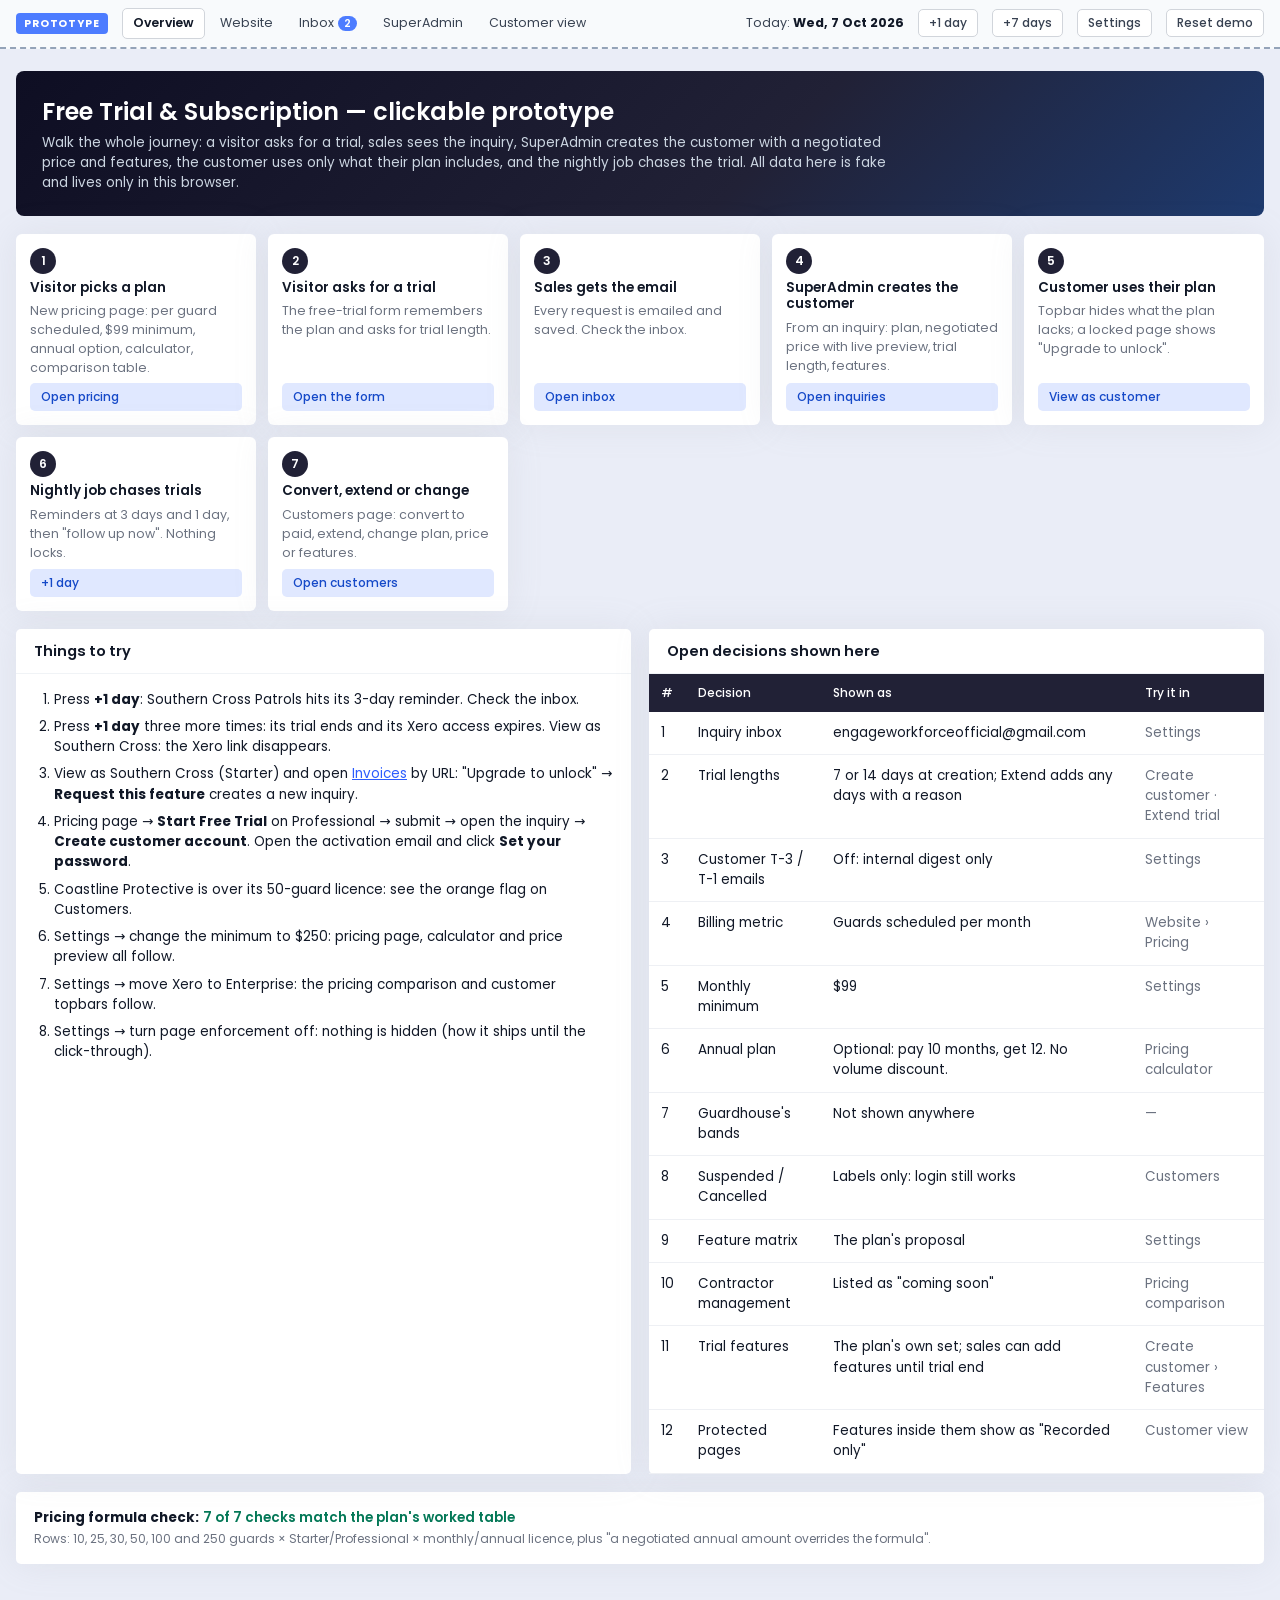
==== index.html @ 71d6163d "Add clickable subscription and trial prototype Static pricing page, trial request form, SuperAdmin i" ====
<!doctype html>
<html lang="en">
<head>
<meta charset="utf-8">
<meta name="viewport" content="width=device-width, initial-scale=1">
<title>Subscription Prototype — Engage WorkForce</title>
<link rel="preconnect" href="https://fonts.googleapis.com">
<link rel="preconnect" href="https://fonts.gstatic.com" crossorigin>
<link href="https://fonts.googleapis.com/css2?family=Poppins:wght@400;500;600;700&family=Outfit:wght@500;600;700&display=swap" rel="stylesheet">
<link rel="stylesheet" href="styles.css?v=2">
</head>
<body>
<header id="proto-bar"></header>
<main id="view"></main>
<div id="drawer-root"></div>
<div id="modal-root"></div>
<div id="toast-root" class="toasts" aria-live="polite"></div>
<script src="app.js?v=2"></script>
</body>
</html>
---- styles.css ----
/* Engage WorkForce — Subscription prototype styles.
   App screens copy the EmployX house look (navy header, white .box cards, Poppins, dark-navy table heads).
   No gold anywhere: warnings use orange. */
:root {
    --chrome: #0E0E23; --chrome-2: #212136; --chrome-3: #2a2a48;
    --brand: #4d7cff; --brand-d: #2b5cfd; --brand-50: #eef2ff; --brand-100: #e0e8ff; --brand-200: #c7d4ff;
    --page: #EAEDF7; --surface: #fff; --muted-bg: #f8fafc; --hover: #f1f5f9;
    --border: #e5e7eb; --border-2: #d1d5db; --line: #eef0f4;
    --text: #111827; --text-2: #374151; --muted: #6b7280; --subtle: #9ca3af;
    --navy: #0d1e3c; --blue: #3a62a8;
    --green: #047857; --green-bg: #d1fae5; --teal: #0f766e; --teal-bg: #ccfbf1;
    --orange: #c2410c; --orange-bg: #ffedd5; --red: #b91c1c; --red-bg: #fee2e2;
    --violet: #6d28d9; --violet-bg: #ede9fe; --slate: #475569; --slate-bg: #eef2f7;
    --shadow: 0 0 35px rgba(154, 161, 171, .15); --shadow-md: 0 12px 40px rgba(13, 30, 60, .18);
}
* { box-sizing: border-box; }
html, body { margin: 0; }
body { font-family: Poppins, system-ui, -apple-system, "Segoe UI", Arial, sans-serif; font-size: 13.5px; color: var(--text); background: var(--page); line-height: 1.5; }
a { color: var(--brand-d); }
h1, h2, h3, h4 { margin: 0; line-height: 1.25; }
p { margin: 0 0 10px; }
.muted { color: var(--muted); }
.sub { font-size: 12px; color: var(--muted); margin-top: 2px; }
.sub.warn, .warn-text { color: var(--orange); font-weight: 600; }
.mono { font-variant-numeric: tabular-nums; }
.nowrap { white-space: nowrap; }
[hidden] { display: none !important; }
:focus-visible { outline: 2px solid var(--brand); outline-offset: 2px; }

/* ---------- prototype control bar ---------- */
#proto-bar { position: sticky; top: 0; z-index: 60; background: #f8fafc; border-bottom: 2px dashed #94a3b8; }
.pb { display: flex; flex-wrap: wrap; align-items: center; gap: 8px 14px; padding: 8px 16px; }
.pb-badge { background: var(--brand); color: #fff; font-size: 10.5px; font-weight: 700; letter-spacing: .08em; padding: 3px 8px; border-radius: 4px; }
.pb-tabs { display: flex; flex-wrap: wrap; gap: 4px; }
.pb-tab { border: 1px solid transparent; background: none; font: inherit; font-size: 12.5px; color: var(--text-2); padding: 5px 10px; border-radius: 5px; cursor: pointer; text-decoration: none; }
.pb-tab:hover { background: #e2e8f0; }
.pb-tab.on { background: #fff; border-color: var(--border-2); color: var(--text); font-weight: 600; }
.pb-count { background: var(--brand); color: #fff; border-radius: 9px; font-size: 10.5px; padding: 0 6px; margin-left: 4px; font-weight: 600; }
.pb-spacer { flex: 1; }
.pb-clock { font-size: 12.5px; color: var(--text-2); }
.pb-clock b { color: var(--text); }

/* ---------- app chrome ---------- */
.app-head { background: var(--chrome); color: #fff; display: flex; align-items: center; gap: 18px; padding: 0 18px; min-height: 56px; flex-wrap: wrap; }
.brand { display: flex; align-items: center; gap: 9px; color: #fff; text-decoration: none; font-weight: 700; font-size: 13px; letter-spacing: .06em; white-space: nowrap; }
.brand img { width: 30px; height: 30px; border-radius: 4px; background: #fff; object-fit: contain; }
.brand span b { color: #9db8e2; font-weight: 700; }
.app-nav { display: flex; flex-wrap: wrap; align-items: stretch; flex: 1; }
.nav-i { position: relative; }
.nav-a { display: block; color: #cbd5e1; text-decoration: none; padding: 17px 10px; font-size: 12.5px; white-space: nowrap; border-bottom: 3px solid transparent; cursor: pointer; }
.nav-a:hover, .nav-i:focus-within > .nav-a { color: #fff; }
.nav-a.on { color: #fff; border-bottom-color: var(--brand); }
.nav-a.dim { color: #64748b; cursor: default; }
.nav-a .caret { font-size: 9px; margin-left: 4px; opacity: .7; }
.nav-menu { display: none; position: absolute; top: 100%; left: 0; background: #fff; min-width: 220px; border-radius: 6px; box-shadow: var(--shadow-md); padding: 6px; z-index: 40; }
.nav-i:hover > .nav-menu, .nav-i:focus-within > .nav-menu { display: block; }
.nav-menu a { display: block; padding: 7px 10px; color: var(--text-2); text-decoration: none; border-radius: 4px; font-size: 12.5px; }
.nav-menu a:hover { background: var(--brand-50); color: var(--brand-d); }
.nav-badge { background: var(--brand); color: #fff; border-radius: 9px; font-size: 10px; padding: 0 6px; margin-left: 5px; font-weight: 600; }
.app-user { font-size: 12px; color: #cbd5e1; white-space: nowrap; display: flex; align-items: center; gap: 8px; }
.app-user .av { width: 28px; height: 28px; border-radius: 50%; background: #2a2a48; display: grid; place-items: center; font-weight: 600; color: #fff; font-size: 11px; }

.page { padding: 22px 16px 60px; max-width: 1380px; margin: 0 auto; }
.page-head { display: flex; flex-wrap: wrap; align-items: flex-end; justify-content: space-between; gap: 12px; margin-bottom: 16px; }
.eyebrow { font-size: 11px; letter-spacing: .1em; text-transform: uppercase; color: var(--muted); font-weight: 600; margin-bottom: 2px; }
.page-head h1 { font-size: 22px; font-weight: 600; color: var(--text); }
.page-head p { color: var(--muted); margin: 4px 0 0; }
.head-tools { display: flex; flex-wrap: wrap; gap: 8px; align-items: center; }

/* ---------- boxes, tables, chips ---------- */
.box { background: var(--surface); border-radius: 5px; box-shadow: var(--shadow); margin-bottom: 18px; }
.box-h { padding: 13px 18px; border-bottom: 1px solid #f0f3f6; display: flex; align-items: center; justify-content: space-between; gap: 10px; flex-wrap: wrap; }
.box-h h3 { font-size: 14.5px; font-weight: 600; }
.box-b { padding: 16px 18px; }
.tbl-wrap { overflow-x: auto; }
.tbl { width: 100%; border-collapse: collapse; }
.tbl th { background: var(--chrome-2); color: #fff; font-weight: 500; font-size: 12px; text-align: left; padding: 10px 12px; white-space: nowrap; }
.tbl td { padding: 11px 12px; border-bottom: 1px solid var(--line); vertical-align: top; }
.tbl tr.click { cursor: pointer; }
.tbl tr.click:hover td { background: var(--brand-50); }
.tbl .empty { text-align: center; color: var(--muted); padding: 28px; }
.chips { display: flex; flex-wrap: wrap; gap: 6px; margin-bottom: 12px; }
.chip { border: 1px solid var(--border-2); background: #fff; font: inherit; font-size: 12.5px; padding: 5px 11px; border-radius: 5px; cursor: pointer; color: var(--text-2); }
.chip b { font-weight: 600; margin-left: 4px; color: var(--muted); }
.chip.on { background: var(--chrome-2); border-color: var(--chrome-2); color: #fff; }
.chip.on b { color: #c7d4ff; }
.search { border: 1px solid var(--border-2); border-radius: 5px; padding: 7px 10px; font: inherit; font-size: 13px; min-width: 240px; background: #fff; }

.kpis { display: grid; grid-template-columns: repeat(auto-fit, minmax(190px, 1fr)); gap: 12px; margin-bottom: 18px; }
.kpi { background: #fff; border: 1px solid var(--border); border-left: 4px solid var(--brand); border-radius: 6px; padding: 12px 14px; cursor: pointer; text-align: left; font: inherit; color: inherit; }
.kpi:hover { border-color: var(--brand-200); border-left-color: var(--brand); }
.kpi .n { font-size: 22px; font-weight: 600; font-variant-numeric: tabular-nums; }
.kpi .l { font-size: 12px; color: var(--muted); }
.kpi.teal { border-left-color: var(--teal); } .kpi.orange { border-left-color: var(--orange); }
.kpi.green { border-left-color: var(--green); } .kpi.slate { border-left-color: var(--slate); }
.kpi.navy { border-left-color: var(--chrome-2); cursor: default; }

.pill { display: inline-block; padding: 2px 8px; border-radius: 4px; font-size: 11.5px; font-weight: 600; white-space: nowrap; }
.p-blue { background: var(--brand-100); color: #1549c8; }
.p-slate { background: var(--slate-bg); color: var(--slate); }
.p-violet { background: var(--violet-bg); color: var(--violet); }
.p-teal { background: var(--teal-bg); color: var(--teal); }
.p-green { background: var(--green-bg); color: var(--green); }
.p-orange { background: var(--orange-bg); color: var(--orange); }
.p-red { background: var(--red-bg); color: var(--red); }
.p-grey { background: #f3f4f6; color: #6b7280; }
.p-line { background: #fff; color: var(--muted); border: 1px dashed var(--border-2); font-weight: 500; }

/* ---------- buttons & forms ---------- */
.btn { display: inline-flex; align-items: center; gap: 6px; border: 1px solid var(--border-2); border-radius: 5px; padding: 7px 14px; font: inherit; font-size: 13px; font-weight: 500; cursor: pointer; background: #fff; color: var(--text-2); text-decoration: none; white-space: nowrap; }
.btn:hover { background: var(--hover); }
.btn-p { background: var(--brand); color: #fff; border-color: var(--brand); }
.btn-p:hover { background: var(--brand-d); border-color: var(--brand-d); }
.btn-pl { background: var(--brand-100); color: #1549c8; border-color: transparent; }
.btn-pl:hover { background: var(--brand-200); }
.btn-ok { background: var(--green-bg); color: var(--green); border-color: transparent; }
.btn-warn { background: var(--orange-bg); color: var(--orange); border-color: transparent; }
.btn-danger { background: var(--red-bg); color: var(--red); border-color: transparent; }
.btn-sm { padding: 4px 10px; font-size: 12px; }
.btn:disabled { opacity: .5; cursor: not-allowed; }
.btn-row { display: flex; flex-wrap: wrap; gap: 8px; }
.link-btn { background: none; border: 0; padding: 0; font: inherit; color: var(--brand-d); cursor: pointer; text-decoration: underline; }

.fld { display: flex; flex-direction: column; gap: 4px; margin-bottom: 12px; min-width: 0; }
.fld > label, .fld > .lbl { font-size: 12px; font-weight: 500; color: var(--text-2); }
.req { color: var(--red); }
.in { border: 1px solid var(--border-2); border-radius: 5px; padding: 7px 10px; font: inherit; font-size: 13px; background: #fff; color: var(--text); width: 100%; }
.in:focus { border-color: var(--brand); box-shadow: 0 0 0 3px rgba(77, 124, 255, .2); outline: none; }
textarea.in { min-height: 70px; resize: vertical; }
.hint { font-size: 11.5px; color: var(--muted); }
.grid2 { display: grid; grid-template-columns: 1fr 1fr; gap: 0 14px; }
.grid3 { display: grid; grid-template-columns: 1fr 1fr 1fr; gap: 0 14px; }
.radios { display: flex; flex-wrap: wrap; gap: 6px; }
.radios label { display: inline-flex; align-items: center; gap: 6px; border: 1px solid var(--border-2); border-radius: 5px; padding: 6px 10px; cursor: pointer; font-size: 12.5px; background: #fff; }
.radios input { margin: 0; accent-color: var(--brand); }
.radios label:has(input:checked) { border-color: var(--brand); background: var(--brand-50); color: #1549c8; font-weight: 500; }
.check { display: flex; gap: 8px; align-items: flex-start; font-size: 13px; cursor: pointer; }
.check input { margin-top: 3px; accent-color: var(--brand); }
.errors { background: var(--red-bg); color: var(--red); border-radius: 5px; padding: 9px 12px; margin-bottom: 12px; font-size: 12.5px; }
.errors ul { margin: 0; padding-left: 18px; }
.sec-title { font-size: 11.5px; letter-spacing: .08em; text-transform: uppercase; color: var(--muted); font-weight: 600; margin: 4px 0 10px; padding-bottom: 6px; border-bottom: 1px solid var(--line); }

.proto-note { border: 1.5px dashed #94a3b8; background: #f8fafc; color: #334155; border-radius: 6px; padding: 10px 12px; font-size: 12.5px; margin-bottom: 14px; }
.proto-note b.tag { display: inline-block; background: #e2e8f0; color: #334155; font-size: 10px; letter-spacing: .08em; padding: 1px 6px; border-radius: 3px; margin-right: 6px; }
.info { background: var(--brand-50); border: 1px solid var(--brand-200); color: #1e3a8a; border-radius: 6px; padding: 10px 12px; font-size: 12.5px; margin-bottom: 14px; }
.warn-box { background: var(--orange-bg); border: 1px solid #fdba74; color: #7c2d12; border-radius: 6px; padding: 10px 12px; font-size: 12.5px; margin-bottom: 14px; }

/* ---------- modal & drawer ---------- */
.scrim { position: fixed; inset: 0; background: rgba(15, 23, 42, .5); z-index: 100; display: flex; align-items: flex-start; justify-content: center; padding: 36px 16px; overflow-y: auto; }
.modal { background: #fff; border-radius: 6px; width: 100%; max-width: 620px; box-shadow: var(--shadow-md); }
.modal.lg { max-width: 1040px; }
.modal-h { background: var(--chrome-2); color: #fff; padding: 13px 18px; border-radius: 6px 6px 0 0; display: flex; justify-content: space-between; align-items: center; gap: 10px; }
.modal-h h3 { font-size: 15px; font-weight: 600; }
.x { background: none; border: 0; color: #cbd5e1; font-size: 22px; line-height: 1; cursor: pointer; padding: 0 4px; }
.x:hover { color: #fff; }
.modal-b { padding: 18px; }
.modal-f { padding: 12px 18px; border-top: 1px solid var(--border); display: flex; justify-content: flex-end; gap: 8px; flex-wrap: wrap; }
.am-grid { display: grid; grid-template-columns: 1.1fr 1fr; gap: 22px; }
.drawer-scrim { position: fixed; inset: 0; background: rgba(15, 23, 42, .35); z-index: 90; }
.drawer { position: fixed; top: 0; right: 0; bottom: 0; width: min(580px, 100%); background: #fff; z-index: 91; box-shadow: var(--shadow-md); display: flex; flex-direction: column; }
.drawer-h { background: var(--chrome-2); color: #fff; padding: 14px 18px; display: flex; justify-content: space-between; align-items: flex-start; gap: 10px; }
.drawer-h h3 { font-size: 16px; font-weight: 600; }
.drawer-b { padding: 16px 18px; overflow-y: auto; flex: 1; }
.dl { display: grid; grid-template-columns: 150px 1fr; gap: 6px 12px; font-size: 13px; margin-bottom: 16px; }
.dl dt { color: var(--muted); }
.dl dd { margin: 0; }
.hist { list-style: none; padding: 0; margin: 0; }
.hist li { border-left: 2px solid var(--brand-200); padding: 2px 0 10px 12px; position: relative; font-size: 12.5px; }
.hist li::before { content: ""; width: 8px; height: 8px; border-radius: 50%; background: var(--brand); position: absolute; left: -5px; top: 7px; }
.hist li.sys::before { background: var(--slate); }
.hist .h-top { display: flex; justify-content: space-between; gap: 8px; }
.hist .h-act { font-weight: 600; }

/* ---------- price preview & features panel ---------- */
.pv { border: 1px solid var(--brand-200); background: var(--brand-50); border-radius: 6px; padding: 14px; margin-bottom: 14px; }
.pv-main { font-size: 26px; font-weight: 600; color: var(--navy); font-variant-numeric: tabular-nums; }
.pv-main span { font-size: 13px; font-weight: 500; color: var(--muted); }
.pv-rows { display: grid; grid-template-columns: auto 1fr; gap: 3px 12px; font-size: 12.5px; margin-top: 8px; }
.pv-rows dt { color: var(--muted); }
.pv-rows dd { margin: 0; font-variant-numeric: tabular-nums; }
.pv-tags { display: flex; flex-wrap: wrap; gap: 6px; margin-top: 10px; }
.fp-head { display: flex; justify-content: space-between; align-items: center; gap: 8px; margin-bottom: 4px; flex-wrap: wrap; }
.fp-count { font-weight: 600; }
.fp-cat { font-size: 11px; letter-spacing: .07em; text-transform: uppercase; color: var(--muted); margin: 12px 0 5px; font-weight: 600; }
.fp-row { display: grid; grid-template-columns: 22px 1fr auto; gap: 4px 8px; align-items: start; padding: 7px 9px; border: 1px solid var(--line); border-radius: 5px; margin-bottom: 5px; background: #fff; }
.fp-row.changed { border-color: var(--brand-200); background: #fbfcff; }
.fp-row input[type=checkbox] { margin-top: 3px; accent-color: var(--brand); width: 15px; height: 15px; }
.fp-name { font-weight: 500; font-size: 12.5px; }
.fp-desc { font-size: 11.5px; color: var(--muted); }
.fp-until { grid-column: 2 / 4; display: flex; align-items: center; gap: 8px; flex-wrap: wrap; font-size: 11.5px; color: var(--muted); }
.fp-until input { border: 1px solid var(--border-2); border-radius: 4px; padding: 2px 6px; font: inherit; font-size: 12px; }
.fp-scroll { max-height: 520px; overflow-y: auto; padding-right: 4px; }

/* ---------- overview ---------- */
.ov-hero { background: linear-gradient(135deg, #0E0E23, #212136 60%, #1e3a6e); color: #fff; border-radius: 8px; padding: 26px 26px 22px; margin-bottom: 18px; }
.ov-hero h1 { font-size: 24px; font-weight: 600; margin-bottom: 6px; }
.ov-hero p { color: #cbd5e1; max-width: 860px; margin: 0; }
.steps { display: grid; grid-template-columns: repeat(auto-fit, minmax(240px, 1fr)); gap: 12px; }
.step { background: #fff; border-radius: 6px; box-shadow: var(--shadow); padding: 14px; display: flex; flex-direction: column; gap: 6px; }
.step .num { width: 26px; height: 26px; border-radius: 50%; background: var(--chrome-2); color: #fff; display: grid; place-items: center; font-weight: 600; font-size: 12px; }
.step h4 { font-size: 13.5px; font-weight: 600; }
.step p { font-size: 12.5px; color: var(--muted); flex: 1; margin: 0; }
.try { margin: 0; padding-left: 20px; }
.try li { margin-bottom: 7px; }
.two { display: grid; grid-template-columns: 1fr 1fr; gap: 18px; }
.two > *, .cv-grid > *, .am-grid > * { min-width: 0; }   /* let wide tables scroll inside their card instead of stretching the grid */
.check-ok { color: var(--green); font-weight: 600; }
.check-bad { color: var(--red); font-weight: 600; }

/* ---------- inbox & email shell ---------- */
.inbox { display: grid; grid-template-columns: 360px 1fr; min-height: 560px; }
.inbox-list { border-right: 1px solid var(--line); overflow-y: auto; max-height: 75vh; }
.mail { display: block; width: 100%; text-align: left; background: #fff; border: 0; border-bottom: 1px solid var(--line); padding: 11px 14px; font: inherit; cursor: pointer; color: inherit; }
.mail:hover { background: var(--hover); }
.mail.on { background: var(--brand-50); }
.mail .m-top { display: flex; justify-content: space-between; gap: 8px; font-size: 11.5px; color: var(--muted); }
.mail .m-sub { font-size: 13px; margin-top: 2px; }
.mail.unread .m-sub { font-weight: 600; }
.mail.unread { box-shadow: inset 3px 0 0 var(--brand); }
.inbox-view { padding: 18px; background: #f4f6fb; overflow-y: auto; max-height: 75vh; }
.mail-meta { background: #fff; border: 1px solid var(--line); border-radius: 6px; padding: 10px 14px; font-size: 12.5px; margin-bottom: 14px; max-width: 600px; margin-left: auto; margin-right: auto; }
.mail-meta div { display: flex; gap: 8px; }
.mail-meta span:first-child { color: var(--muted); width: 60px; flex: none; }
.em { max-width: 600px; margin: 0 auto; background: #fff; border: 1px solid #dde3ee; font-family: Arial, Helvetica, sans-serif; color: #1f2937; }
.em-h { background: #0C2340; padding: 16px 22px; display: flex; align-items: center; gap: 10px; color: #fff; }
.em-h img { width: 32px; height: 32px; border-radius: 4px; background: #fff; }
.em-word { font-weight: 700; letter-spacing: .08em; font-size: 13px; }
.em-word b { color: #9db8e2; }
.em-stripe { height: 5px; background: repeating-linear-gradient(135deg, #2c4f86 0 6px, #0C2340 6px 12px); }
.em-b { padding: 22px 24px; font-size: 14px; line-height: 1.6; }
.em-kicker { font-size: 11px; letter-spacing: .12em; text-transform: uppercase; color: #3a62a8; font-weight: 700; margin-bottom: 4px; }
.em-h1 { font-size: 20px; color: #0C2340; margin: 0 0 12px; }
.em-alert { background: #c2410c; color: #fff; font-weight: 700; font-size: 12px; letter-spacing: .06em; text-transform: uppercase; padding: 6px 10px; border-radius: 3px; display: inline-block; margin-bottom: 12px; }
.em-rows { width: 100%; border-collapse: collapse; margin: 6px 0 14px; font-size: 13px; }
.em-rows th { text-align: left; color: #64748b; font-weight: 600; padding: 6px 10px 6px 0; width: 150px; vertical-align: top; border-bottom: 1px solid #eef2f7; }
.em-rows td { padding: 6px 0; border-bottom: 1px solid #eef2f7; }
.em-btn { display: inline-block; background: #0C2340; color: #fff; border: 0; border-radius: 4px; padding: 10px 18px; font: inherit; font-weight: 700; font-size: 14px; cursor: pointer; text-decoration: none; }
.em-btn:hover { background: #1e3a6e; }
.em-callout { background: #f1f5fb; border-left: 3px solid #3a62a8; padding: 10px 12px; font-size: 13px; color: #334155; margin-top: 12px; }
.em-foot { background: #081A2F; color: #94a3b8; font-size: 11.5px; padding: 14px 24px; }

/* ---------- customer view ---------- */
.cv-grid { display: grid; grid-template-columns: 1fr 360px; gap: 18px; align-items: start; }
.skel { background: linear-gradient(90deg, #eef1f6, #f6f8fb, #eef1f6); border-radius: 5px; }
.skel-row { display: grid; grid-template-columns: repeat(4, 1fr); gap: 12px; margin-bottom: 12px; }
.skel-row .skel { height: 70px; }
.skel-big { height: 220px; margin-bottom: 12px; }
.lock-card { max-width: 620px; margin: 30px auto; text-align: center; background: #fff; border-radius: 8px; box-shadow: var(--shadow); padding: 34px 30px; }
.lock-ic { width: 56px; height: 56px; border-radius: 50%; background: var(--brand-100); color: #1549c8; display: grid; place-items: center; margin: 0 auto 14px; }
.lock-card h2 { font-size: 20px; font-weight: 600; margin-bottom: 8px; }
.lock-card p { color: var(--text-2); }
.lock-card .btn-row { justify-content: center; margin-top: 16px; }
.mini-list { list-style: none; padding: 0; margin: 0; }
.mini-list li { display: flex; justify-content: space-between; align-items: center; gap: 8px; padding: 7px 0; border-bottom: 1px solid var(--line); font-size: 12.5px; }

/* ---------- toasts ---------- */
.toasts { position: fixed; right: 16px; bottom: 16px; z-index: 200; display: flex; flex-direction: column; gap: 8px; }
.toast { background: #0f172a; color: #fff; padding: 10px 14px; border-radius: 6px; font-size: 13px; max-width: 380px; box-shadow: var(--shadow-md); }

/* ---------- marketing (website) ---------- */
.mk { background: #fff; font-family: Outfit, Poppins, system-ui, sans-serif; color: #1a2e4a; font-size: 15px; }
.mk-head { display: flex; align-items: center; justify-content: space-between; gap: 16px; padding: 14px 32px; border-bottom: 1px solid #eef2f7; flex-wrap: wrap; }
.mk-brand { display: flex; align-items: center; gap: 10px; font-weight: 700; color: var(--navy); letter-spacing: .04em; text-decoration: none; }
.mk-brand img { width: 34px; height: 34px; }
.mk-nav { display: flex; gap: 22px; color: #475569; font-size: 14px; flex-wrap: wrap; }
.mk-nav .on { color: var(--navy); font-weight: 600; }
.mk-btn { display: inline-flex; align-items: center; justify-content: center; gap: 6px; border-radius: 12px; padding: 11px 20px; font: inherit; font-weight: 600; font-size: 14.5px; cursor: pointer; text-decoration: none; border: 1px solid transparent; }
.mk-btn-solid { background: var(--navy); color: #fff; }
.mk-btn-solid:hover { background: #1e3a6e; }
.mk-btn-line { background: #fff; color: var(--navy); border-color: #cbd8ea; }
.mk-btn-line:hover { border-color: var(--blue); }
.mk-hero { text-align: center; padding: 56px 16px 26px; background: radial-gradient(ellipse at 50% 0%, #e7efff 0%, #fff 70%); }
.mk-kicker { display: inline-block; font-size: 12px; letter-spacing: .14em; text-transform: uppercase; color: var(--blue); font-weight: 700; background: #eef3ff; padding: 5px 12px; border-radius: 999px; margin-bottom: 14px; }
.mk-hero h1 { font-weight: 600; font-size: clamp(2rem, 4.2vw, 3.2rem); letter-spacing: -.02em; color: var(--navy); margin-bottom: 14px; }
.mk-hero h1 em { font-style: normal; background: linear-gradient(105deg, #3a62a8, #4b83d6 60%, #5089e0); -webkit-background-clip: text; background-clip: text; color: transparent; }
.mk-lede { max-width: 720px; margin: 0 auto; color: #4b5c74; font-size: 16.5px; }
.mk-sec { padding: 36px 16px; }
.mk-sec.alt { background: #f6f9fe; }
.mk-sec h2 { text-align: center; font-size: clamp(1.5rem, 3vw, 2.1rem); font-weight: 600; color: var(--navy); margin-bottom: 8px; }
.mk-sec .mk-sub { text-align: center; color: #4b5c74; max-width: 680px; margin: 0 auto 22px; }
.mk-wrap { max-width: 1100px; margin: 0 auto; }
.mk-plans { display: grid; grid-template-columns: repeat(3, 1fr); gap: 20px; max-width: 1100px; margin: 0 auto; }
.mk-plan { background: #fff; border: 1px solid #e3e9f3; border-radius: 18px; padding: 26px; display: flex; flex-direction: column; position: relative; box-shadow: 0 8px 28px rgba(13, 30, 60, .06); }
.mk-plan.feat { border: 2px solid var(--navy); }
.mk-flag { position: absolute; top: -12px; left: 26px; background: var(--navy); color: #fff; font-size: 11.5px; font-weight: 600; padding: 3px 10px; border-radius: 999px; }
.mk-plan-name { font-size: 20px; font-weight: 600; color: var(--navy); }
.mk-plan-for { color: #4b5c74; font-size: 14px; min-height: 42px; margin: 4px 0 12px; }
.mk-price { display: flex; align-items: flex-end; gap: 8px; }
.mk-price .amt { font-size: 2.7rem; font-weight: 700; color: var(--navy); line-height: 1; }
.mk-price .per { font-size: 13px; color: #4b5c74; line-height: 1.25; }
.mk-bill { font-size: 12.5px; color: #64748b; margin: 8px 0 14px; }
.mk-ticks { list-style: none; padding: 0; margin: 0 0 18px; flex: 1; }
.mk-ticks li { display: flex; gap: 8px; padding: 4px 0; font-size: 14px; }
.mk-ticks li::before { content: "✓"; color: #16a34a; font-weight: 700; }
.mk-ticks li.more::before { content: "+"; color: var(--blue); }
.mk-ticks li.soon::before { content: "•"; color: #94a3b8; }
.mk-ticks li.soon { color: #64748b; }
.mk-micro { font-size: 12.5px; color: #64748b; text-align: center; margin-top: 10px; }
.mk-calc { max-width: 900px; margin: 0 auto; padding: 26px; border: 1px solid #e3e9f3; border-radius: 18px; background: #fff; }
.mk-calc-top { display: flex; flex-wrap: wrap; align-items: center; justify-content: space-between; gap: 12px; margin-bottom: 12px; }
.mk-guards { font-size: 30px; font-weight: 700; color: var(--navy); }
.mk-guards span { font-size: 14px; font-weight: 500; color: #4b5c74; }
.mk-range { width: 100%; accent-color: var(--navy); }
.mk-toggle { display: inline-flex; border: 1px solid #cbd8ea; border-radius: 10px; overflow: hidden; }
.mk-toggle button { border: 0; background: #fff; font: inherit; font-size: 13.5px; padding: 8px 14px; cursor: pointer; color: #334155; }
.mk-toggle button.on { background: var(--navy); color: #fff; }
.mk-calc-res { display: grid; grid-template-columns: 1fr 1fr; gap: 14px; margin-top: 16px; }
.mk-res { border: 1px solid #e3e9f3; border-radius: 14px; padding: 16px; background: #f8fbff; }
.mk-res .t { font-weight: 600; color: var(--navy); }
.mk-res .v { font-size: 26px; font-weight: 700; color: var(--navy); margin: 4px 0; }
.mk-res .s { font-size: 13px; color: #4b5c74; }
.mk-cmp { width: 100%; border-collapse: collapse; font-size: 14px; }
.mk-cmp th { text-align: center; padding: 12px; color: var(--navy); border-bottom: 2px solid #e3e9f3; font-weight: 600; }
.mk-cmp th:first-child { text-align: left; }
.mk-cmp td { padding: 9px 12px; border-bottom: 1px solid #eef2f7; text-align: center; }
.mk-cmp td:first-child { text-align: left; }
.mk-cmp tr.cat td { background: #f6f9fe; font-weight: 600; color: var(--blue); font-size: 12.5px; letter-spacing: .06em; text-transform: uppercase; }
.yes { color: #16a34a; font-weight: 700; }
.no { color: #cbd5e1; }
.mk-soon { font-size: 12px; color: #64748b; }
.mk-band { display: grid; grid-template-columns: repeat(4, 1fr); gap: 14px; max-width: 1100px; margin: 0 auto; }
.mk-stat { background: #0d1e3c; color: #fff; border-radius: 14px; padding: 18px; }
.mk-stat .n { font-size: 26px; font-weight: 700; }
.mk-stat .l { font-size: 13px; color: #c7d4ff; }
.mk-faq { max-width: 820px; margin: 0 auto; }
.mk-faq details { border: 1px solid #e3e9f3; border-radius: 12px; margin-bottom: 10px; background: #fff; }
.mk-faq summary { padding: 14px 18px; cursor: pointer; font-weight: 600; color: var(--navy); }
.mk-faq details div { padding: 0 18px 14px; color: #4b5c74; }
.mk-form-wrap { max-width: 1060px; margin: 0 auto; display: grid; grid-template-columns: 1fr 1.25fr; gap: 34px; padding: 44px 16px 60px; }
.mk-form-copy h1 { font-size: clamp(1.8rem, 3.4vw, 2.6rem); font-weight: 600; color: var(--navy); letter-spacing: -.02em; margin-bottom: 12px; }
.mk-form-copy ol { padding-left: 20px; color: #334155; }
.mk-form-copy li { margin-bottom: 8px; }
.mk-form { background: #fff; border: 1px solid #e3e9f3; border-radius: 18px; padding: 24px; box-shadow: 0 8px 28px rgba(13, 30, 60, .06); font-family: Poppins, system-ui, sans-serif; font-size: 13.5px; }
.mk-form .in { padding: 10px 12px; font-size: 14px; border-radius: 10px; }
.mk-form .btn-submit { width: 100%; justify-content: center; margin-top: 4px; }
.mk-success { text-align: center; padding: 20px 4px; }
.mk-success .ok-ic { width: 56px; height: 56px; border-radius: 50%; background: #dcfce7; color: #16a34a; display: grid; place-items: center; margin: 0 auto 12px; font-size: 26px; font-weight: 700; }
.honeypot { position: absolute; left: -9999px; width: 1px; height: 1px; overflow: hidden; }
.mk-foot { background: #081A2F; color: #94a3b8; padding: 22px 32px; font-size: 13px; text-align: center; }

@media (max-width: 1100px) {
    .cv-grid { grid-template-columns: 1fr; }
    .am-grid { grid-template-columns: 1fr; }
}
@media (max-width: 860px) {
    .mk-plans, .mk-band { grid-template-columns: 1fr 1fr; }
    .mk-form-wrap { grid-template-columns: 1fr; }
    .two { grid-template-columns: 1fr; }
    .inbox { grid-template-columns: 1fr; }
    .inbox-list { border-right: 0; border-bottom: 1px solid var(--line); max-height: 260px; }
}
@media (max-width: 640px) {
    .grid2, .grid3, .mk-plans, .mk-band, .mk-calc-res { grid-template-columns: 1fr; }
    .mk-head { padding: 12px 16px; }
    .search { min-width: 0; width: 100%; }
    .dl { grid-template-columns: 1fr; gap: 0 0; }
    .dl dt { margin-top: 6px; }
    .skel-row { grid-template-columns: 1fr 1fr; }
}
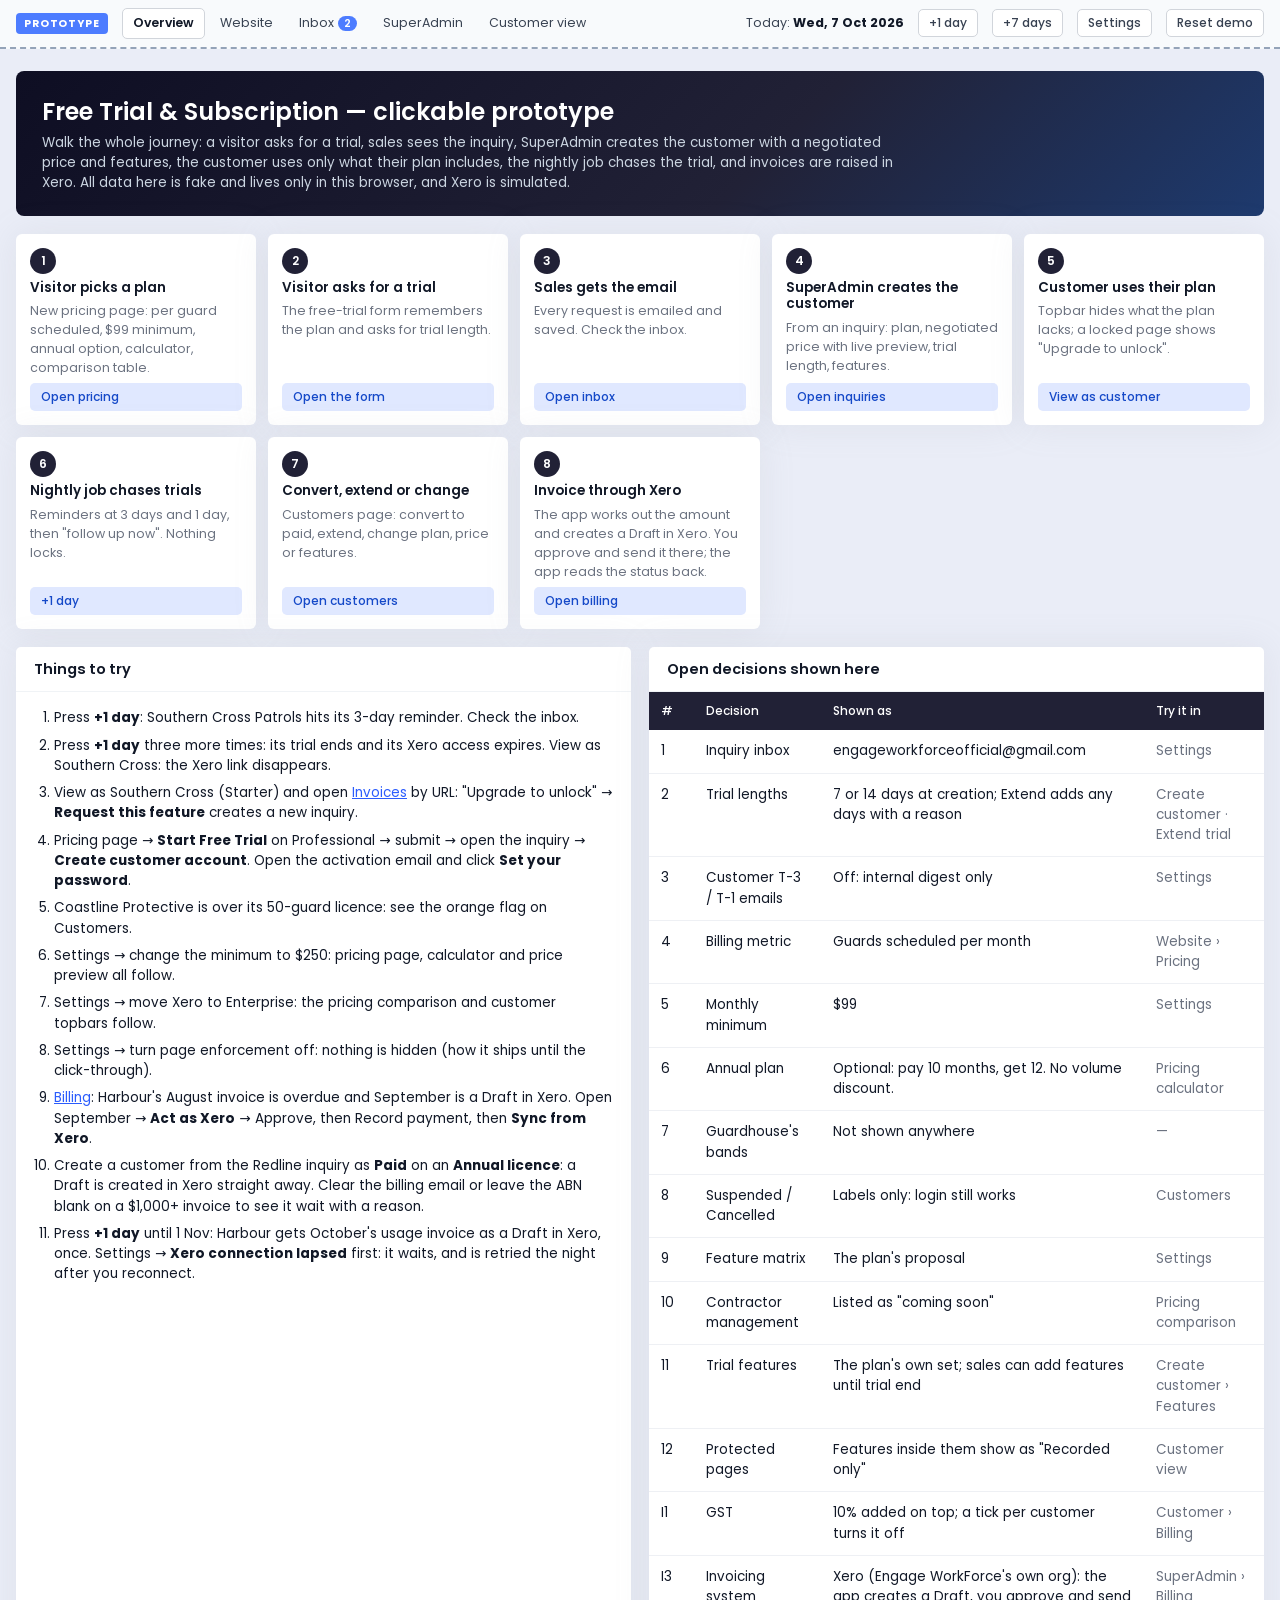
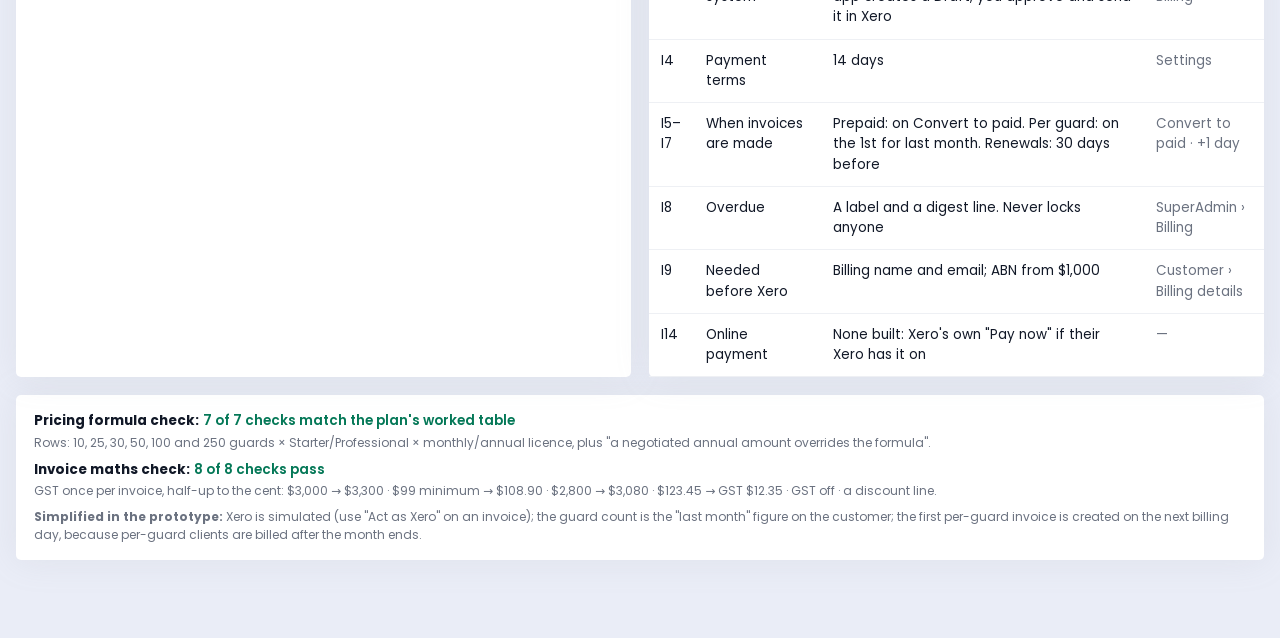
==== commit b7d959d4: "Add Xero billing to the subscription prototype Billing tab with simulated Xero: create a draft, act " ====
--- a/index.html
+++ b/index.html
@@ -7,7 +7,7 @@
 <link rel="preconnect" href="https://fonts.googleapis.com">
 <link rel="preconnect" href="https://fonts.gstatic.com" crossorigin>
 <link href="https://fonts.googleapis.com/css2?family=Poppins:wght@400;500;600;700&family=Outfit:wght@500;600;700&display=swap" rel="stylesheet">
-<link rel="stylesheet" href="styles.css?v=2">
+<link rel="stylesheet" href="styles.css?v=4">
 </head>
 <body>
 <header id="proto-bar"></header>
@@ -15,6 +15,6 @@
 <div id="drawer-root"></div>
 <div id="modal-root"></div>
 <div id="toast-root" class="toasts" aria-live="polite"></div>
-<script src="app.js?v=2"></script>
+<script src="app.js?v=4"></script>
 </body>
 </html>
--- a/styles.css
+++ b/styles.css
@@ -357,3 +357,19 @@
     .dl dt { margin-top: 6px; }
     .skel-row { grid-template-columns: 1fr 1fr; }
 }
+
+/* ---- billing (Xero invoices) ---- */
+.inv-lines th.num, .inv-lines td.num { text-align: right; white-space: nowrap; }
+.inv-tot { margin: 10px 0 16px auto; width: min(100%, 300px); font-size: 13px; }
+.inv-tot > div { display: flex; justify-content: space-between; gap: 12px; padding: 3px 0; }
+.inv-tot .grand { border-top: 2px solid var(--chrome-2); margin-top: 4px; padding-top: 6px; font-weight: 700; font-size: 15px; }
+.ln-row { display: grid; grid-template-columns: minmax(0, 1fr) 76px 108px 96px 34px; gap: 6px; align-items: center; margin-bottom: 6px; }
+.ln-row.head { font-size: 11.5px; font-weight: 600; color: var(--muted); margin-bottom: 4px; }
+.ln-row .amt { text-align: right; white-space: nowrap; }
+.ln-row .in { min-width: 0; width: 100%; }
+@media (max-width: 640px) {
+    .ln-row { grid-template-columns: 1fr 1fr auto 34px; }
+    .ln-row.head { display: none; }
+    .ln-row .desc { grid-column: 1 / -1; }
+    .ln-row .amt { text-align: left; }
+}
